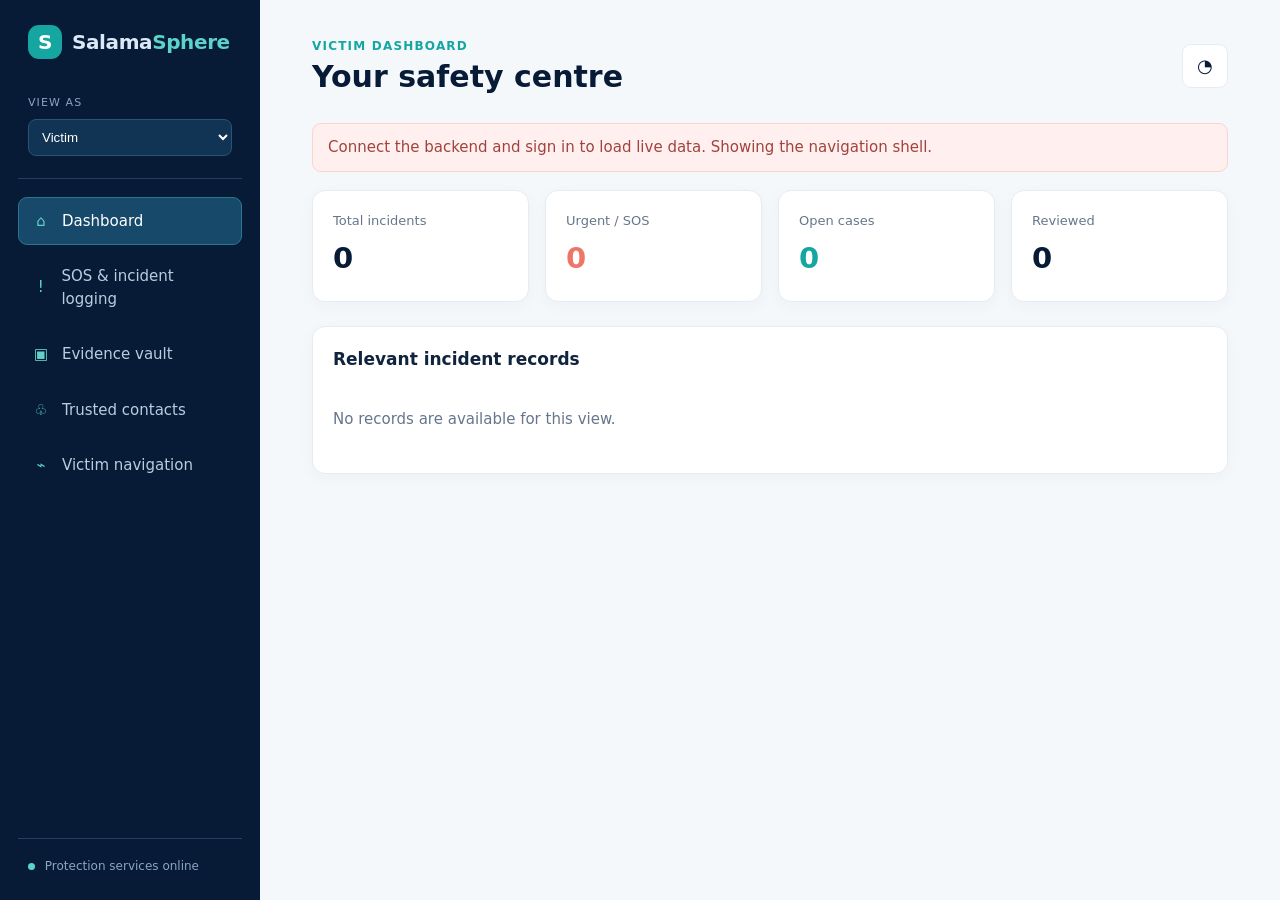
==== web/index.html @ 9c4e80ce "First hosting test(djangoo)" ====
<!doctype html>
<html lang="en">
<head>
  <meta charset="utf-8"><meta name="viewport" content="width=device-width,initial-scale=1">
  <title>SalamaSphere — Safety operations</title>
  <link rel="stylesheet" href="./styles.css">
</head>
<body>
  <div class="app-shell">
    <aside class="sidebar">
      <div class="brand"><span class="brand-mark">S</span><span>Salama<span>Sphere</span></span></div>
      <div class="role-picker"><label for="role">View as</label><select id="role"><option value="survivor">Victim</option><option value="authority">Authority</option><option value="admin">Admin</option></select></div>
      <nav id="navigation" aria-label="Application navigation"></nav>
      <div class="sidebar-footer"><span class="status-dot"></span> Protection services online</div>
    </aside>
    <main class="content">
      <header class="topbar"><div><p class="eyebrow" id="section-label">Victim Dashboard</p><h1 id="screen-title">Your safety centre</h1></div><button class="icon-button" aria-label="Notifications">◔</button></header>
      <div id="notice" class="notice" role="status" hidden></div>
      <section id="screen" aria-live="polite"></section>
    </main>
  </div>
  <script src="./app.js"></script>
</body>
</html>
---- web/styles.css ----
:root{--navy:#071b36;--teal:#16a6a1;--teal-soft:#dff7f4;--coral:#ef7569;--ink:#10243e;--muted:#66768c;--line:#e5edf3;--canvas:#f5f8fb;--white:#fff}*{box-sizing:border-box}body{margin:0;background:var(--canvas);color:var(--ink);font:15px/1.5 Inter,ui-sans-serif,system-ui,-apple-system,"Segoe UI",sans-serif}.app-shell{display:flex;min-height:100vh}.sidebar{width:260px;background:var(--navy);color:#dbe8f5;padding:25px 18px;display:flex;flex-direction:column}.brand{font-weight:800;font-size:20px;letter-spacing:-.4px;display:flex;align-items:center;gap:10px;margin:0 10px 36px}.brand span span{color:#5bd3ca}.brand-mark{width:34px;height:34px;border-radius:11px;background:var(--teal);color:#fff;display:grid;place-items:center}.role-picker{padding:0 10px 22px;border-bottom:1px solid #23415e;margin-bottom:18px}.role-picker label{display:block;color:#89a6c3;font-size:11px;text-transform:uppercase;letter-spacing:.1em;margin-bottom:7px}.role-picker select{width:100%;background:#123454;border:1px solid #2c5274;color:#fff;border-radius:8px;padding:9px}nav{display:grid;gap:7px}.nav-tab{display:flex;align-items:center;gap:11px;padding:12px;border:1px solid transparent;border-radius:9px;color:#b9cde0;background:transparent;text-align:left;cursor:pointer;font:inherit}.nav-tab:hover,.nav-tab.active{background:#16496a;color:#fff}.nav-tab.active{border-color:#2c7591}.nav-icon{width:20px;text-align:center;color:#61d1c7}.sidebar-footer{margin-top:auto;color:#89a6c3;font-size:12px;border-top:1px solid #23415e;padding:18px 10px 0}.status-dot{display:inline-block;width:7px;height:7px;background:#5bd3ca;border-radius:50%;margin-right:6px}.content{flex:1;max-width:1280px;padding:37px 52px}.topbar{display:flex;justify-content:space-between;align-items:center;margin-bottom:28px}.eyebrow{color:var(--teal);font-size:12px;font-weight:750;letter-spacing:.1em;text-transform:uppercase;margin:0 0 4px}.topbar h1{font-size:30px;line-height:1.2;margin:0;color:var(--navy)}.icon-button{border:1px solid var(--line);background:#fff;color:var(--navy);border-radius:9px;padding:10px 14px;font-size:18px}.notice{background:#fff0ef;border:1px solid #ffd2ce;color:#a1433c;padding:12px 15px;border-radius:9px;margin-bottom:18px}.grid{display:grid;grid-template-columns:repeat(4,1fr);gap:16px;margin-bottom:24px}.card,.panel{background:var(--white);border:1px solid var(--line);border-radius:13px;padding:20px;box-shadow:0 4px 16px rgba(15,42,70,.035)}.metric-label{color:var(--muted);font-size:13px}.metric{font-size:29px;font-weight:750;color:var(--navy);margin-top:7px}.metric.coral{color:var(--coral)}.metric.teal{color:var(--teal)}.section-head{display:flex;justify-content:space-between;align-items:center;margin:0 0 14px}.section-head h2{font-size:17px;margin:0}.action{background:var(--teal);border:0;color:#fff;border-radius:8px;padding:10px 15px;font-weight:700}.table-wrap{overflow:auto}table{width:100%;border-collapse:collapse}th,td{text-align:left;padding:13px 10px;border-bottom:1px solid var(--line);white-space:nowrap}th{font-size:11px;color:var(--muted);text-transform:uppercase;letter-spacing:.06em}td{font-size:14px}.badge{display:inline-flex;border-radius:99px;padding:4px 9px;font-size:11px;font-weight:750}.badge.high,.badge.urgent{background:#ffebe8;color:#ad4840}.badge.received,.badge.pending{background:#fff5d9;color:#85620c}.badge.reviewed,.badge.active{background:var(--teal-soft);color:#087b76}.empty{color:var(--muted);padding:22px 0}.feature-grid{display:grid;grid-template-columns:repeat(2,1fr);gap:16px}.feature{display:flex;gap:14px;align-items:flex-start}.feature-icon{font-size:23px;background:var(--teal-soft);border-radius:10px;padding:8px}.feature h3{margin:0 0 3px;font-size:15px}.feature p{margin:0;color:var(--muted);font-size:13px}@media(max-width:800px){.sidebar{width:74px;padding:20px 10px}.brand{margin:0 auto 28px}.brand>span:last-child,.role-picker,.sidebar-footer{display:none}.nav-tab{justify-content:center;padding:12px 6px}.nav-label{display:none}.content{padding:25px 18px}.grid{grid-template-columns:repeat(2,1fr)}.feature-grid{grid-template-columns:1fr}}
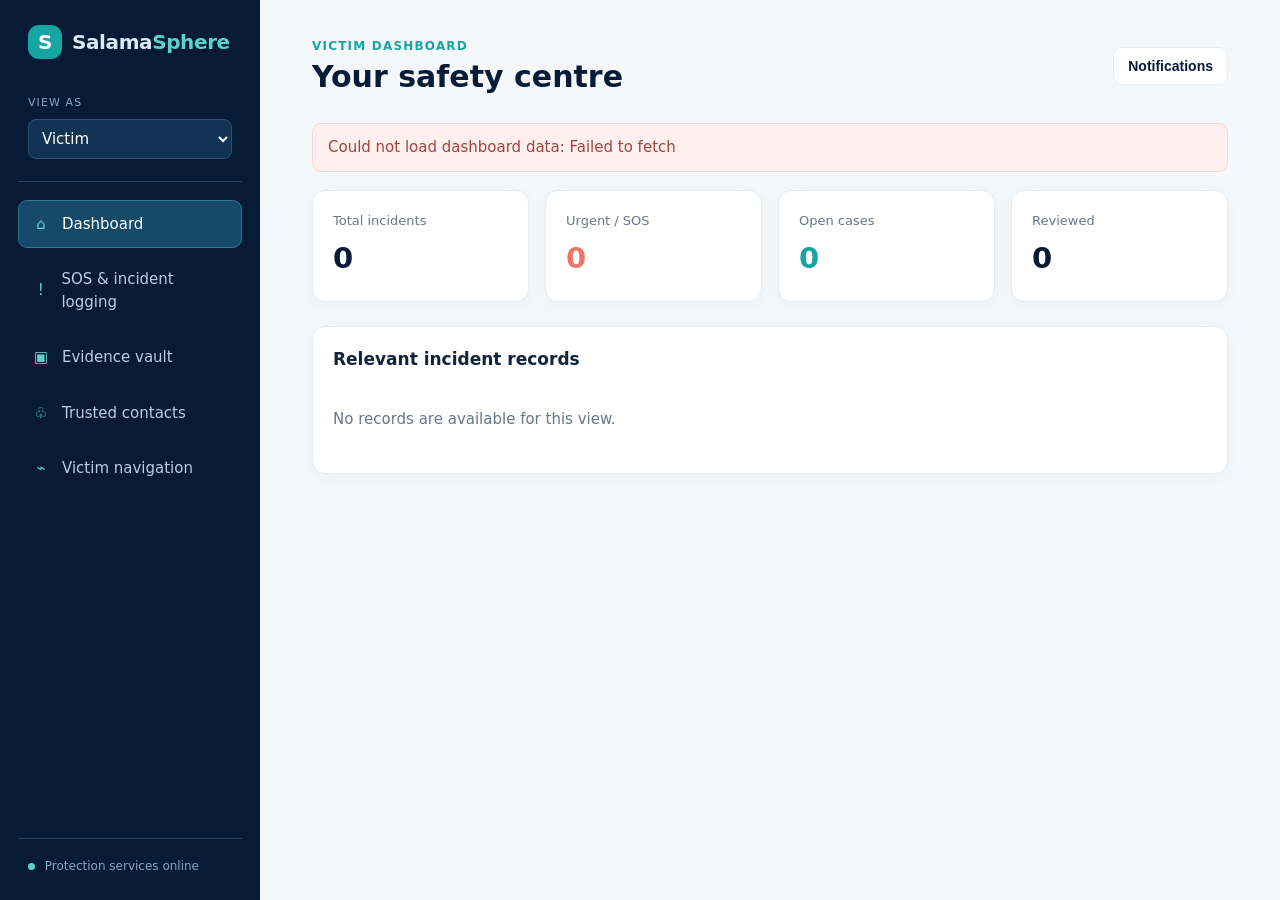
==== commit a6ee092e: "sos" ====
--- a/web/index.html
+++ b/web/index.html
@@ -14,7 +14,7 @@
       <div class="sidebar-footer"><span class="status-dot"></span> Protection services online</div>
     </aside>
     <main class="content">
-      <header class="topbar"><div><p class="eyebrow" id="section-label">Victim Dashboard</p><h1 id="screen-title">Your safety centre</h1></div><button class="icon-button" aria-label="Notifications">◔</button></header>
+      <header class="topbar"><div><p class="eyebrow" id="section-label">Victim Dashboard</p><h1 id="screen-title">Your safety centre</h1></div><button class="icon-button" id="notification-toggle" aria-label="Notifications">Notifications</button></header>
       <div id="notice" class="notice" role="status" hidden></div>
       <section id="screen" aria-live="polite"></section>
     </main>
--- a/web/styles.css
+++ b/web/styles.css
@@ -1 +1,2 @@
 :root{--navy:#071b36;--teal:#16a6a1;--teal-soft:#dff7f4;--coral:#ef7569;--ink:#10243e;--muted:#66768c;--line:#e5edf3;--canvas:#f5f8fb;--white:#fff}*{box-sizing:border-box}body{margin:0;background:var(--canvas);color:var(--ink);font:15px/1.5 Inter,ui-sans-serif,system-ui,-apple-system,"Segoe UI",sans-serif}.app-shell{display:flex;min-height:100vh}.sidebar{width:260px;background:var(--navy);color:#dbe8f5;padding:25px 18px;display:flex;flex-direction:column}.brand{font-weight:800;font-size:20px;letter-spacing:-.4px;display:flex;align-items:center;gap:10px;margin:0 10px 36px}.brand span span{color:#5bd3ca}.brand-mark{width:34px;height:34px;border-radius:11px;background:var(--teal);color:#fff;display:grid;place-items:center}.role-picker{padding:0 10px 22px;border-bottom:1px solid #23415e;margin-bottom:18px}.role-picker label{display:block;color:#89a6c3;font-size:11px;text-transform:uppercase;letter-spacing:.1em;margin-bottom:7px}.role-picker select{width:100%;background:#123454;border:1px solid #2c5274;color:#fff;border-radius:8px;padding:9px}nav{display:grid;gap:7px}.nav-tab{display:flex;align-items:center;gap:11px;padding:12px;border:1px solid transparent;border-radius:9px;color:#b9cde0;background:transparent;text-align:left;cursor:pointer;font:inherit}.nav-tab:hover,.nav-tab.active{background:#16496a;color:#fff}.nav-tab.active{border-color:#2c7591}.nav-icon{width:20px;text-align:center;color:#61d1c7}.sidebar-footer{margin-top:auto;color:#89a6c3;font-size:12px;border-top:1px solid #23415e;padding:18px 10px 0}.status-dot{display:inline-block;width:7px;height:7px;background:#5bd3ca;border-radius:50%;margin-right:6px}.content{flex:1;max-width:1280px;padding:37px 52px}.topbar{display:flex;justify-content:space-between;align-items:center;margin-bottom:28px}.eyebrow{color:var(--teal);font-size:12px;font-weight:750;letter-spacing:.1em;text-transform:uppercase;margin:0 0 4px}.topbar h1{font-size:30px;line-height:1.2;margin:0;color:var(--navy)}.icon-button{border:1px solid var(--line);background:#fff;color:var(--navy);border-radius:9px;padding:10px 14px;font-size:18px}.notice{background:#fff0ef;border:1px solid #ffd2ce;color:#a1433c;padding:12px 15px;border-radius:9px;margin-bottom:18px}.grid{display:grid;grid-template-columns:repeat(4,1fr);gap:16px;margin-bottom:24px}.card,.panel{background:var(--white);border:1px solid var(--line);border-radius:13px;padding:20px;box-shadow:0 4px 16px rgba(15,42,70,.035)}.metric-label{color:var(--muted);font-size:13px}.metric{font-size:29px;font-weight:750;color:var(--navy);margin-top:7px}.metric.coral{color:var(--coral)}.metric.teal{color:var(--teal)}.section-head{display:flex;justify-content:space-between;align-items:center;margin:0 0 14px}.section-head h2{font-size:17px;margin:0}.action{background:var(--teal);border:0;color:#fff;border-radius:8px;padding:10px 15px;font-weight:700}.table-wrap{overflow:auto}table{width:100%;border-collapse:collapse}th,td{text-align:left;padding:13px 10px;border-bottom:1px solid var(--line);white-space:nowrap}th{font-size:11px;color:var(--muted);text-transform:uppercase;letter-spacing:.06em}td{font-size:14px}.badge{display:inline-flex;border-radius:99px;padding:4px 9px;font-size:11px;font-weight:750}.badge.high,.badge.urgent{background:#ffebe8;color:#ad4840}.badge.received,.badge.pending{background:#fff5d9;color:#85620c}.badge.reviewed,.badge.active{background:var(--teal-soft);color:#087b76}.empty{color:var(--muted);padding:22px 0}.feature-grid{display:grid;grid-template-columns:repeat(2,1fr);gap:16px}.feature{display:flex;gap:14px;align-items:flex-start}.feature-icon{font-size:23px;background:var(--teal-soft);border-radius:10px;padding:8px}.feature h3{margin:0 0 3px;font-size:15px}.feature p{margin:0;color:var(--muted);font-size:13px}@media(max-width:800px){.sidebar{width:74px;padding:20px 10px}.brand{margin:0 auto 28px}.brand>span:last-child,.role-picker,.sidebar-footer{display:none}.nav-tab{justify-content:center;padding:12px 6px}.nav-label{display:none}.content{padding:25px 18px}.grid{grid-template-columns:repeat(2,1fr)}.feature-grid{grid-template-columns:1fr}}
+.notice.success{background:#e8f8f2;border-color:#b9e8d7;color:#17694d}.icon-button{cursor:pointer;font-size:14px;font-weight:700;position:relative}.notification-count{background:var(--coral);color:#fff;border-radius:99px;padding:2px 7px;margin-left:8px;font-size:11px}.form-panel{margin-top:18px}.form-panel h2{font-size:17px;margin:0 0 14px}.form-grid{display:grid;gap:14px;max-width:620px}.form-grid label,.assignment-form label{display:grid;gap:6px;font-size:13px;font-weight:650;color:var(--ink)}input,textarea,select{width:100%;border:1px solid #cbd7e2;border-radius:8px;padding:10px 11px;font:inherit;color:var(--ink);background:#fff}textarea{resize:vertical}.form-grid .check-field{display:flex;align-items:flex-start;gap:9px;font-weight:500}.check-field input{width:auto;margin-top:4px}.action{cursor:pointer}.action.secondary{background:#e7f5f4;color:#087b76;border:1px solid #bce7e4}.muted{color:var(--muted)}.text-action{border:0;background:transparent;color:#087b76;font:inherit;font-weight:700;cursor:pointer;padding:6px}.assignment-list,.notification-list{display:grid;gap:12px}.assignment-item,.notification-item{display:flex;justify-content:space-between;align-items:center;gap:20px;padding:14px 0;border-bottom:1px solid var(--line)}.assignment-item p,.notification-item p{margin:4px 0;color:var(--muted)}.assignment-item small,.notification-item small{color:var(--muted)}.assignment-form{display:grid;grid-template-columns:minmax(180px,260px) auto;align-items:end;gap:10px;min-width:320px}.inline-error{color:#a1433c;margin:0}.notification-item{align-items:flex-start}.notification-item.unread{border-left:3px solid var(--teal);padding-left:12px}.notification-panel{margin-top:18px}.notification-panel .empty{padding:8px 0}@media(max-width:800px){.assignment-item{align-items:stretch;flex-direction:column}.assignment-form{min-width:0;grid-template-columns:1fr}.notification-item{flex-direction:column}.section-head{gap:12px}}
